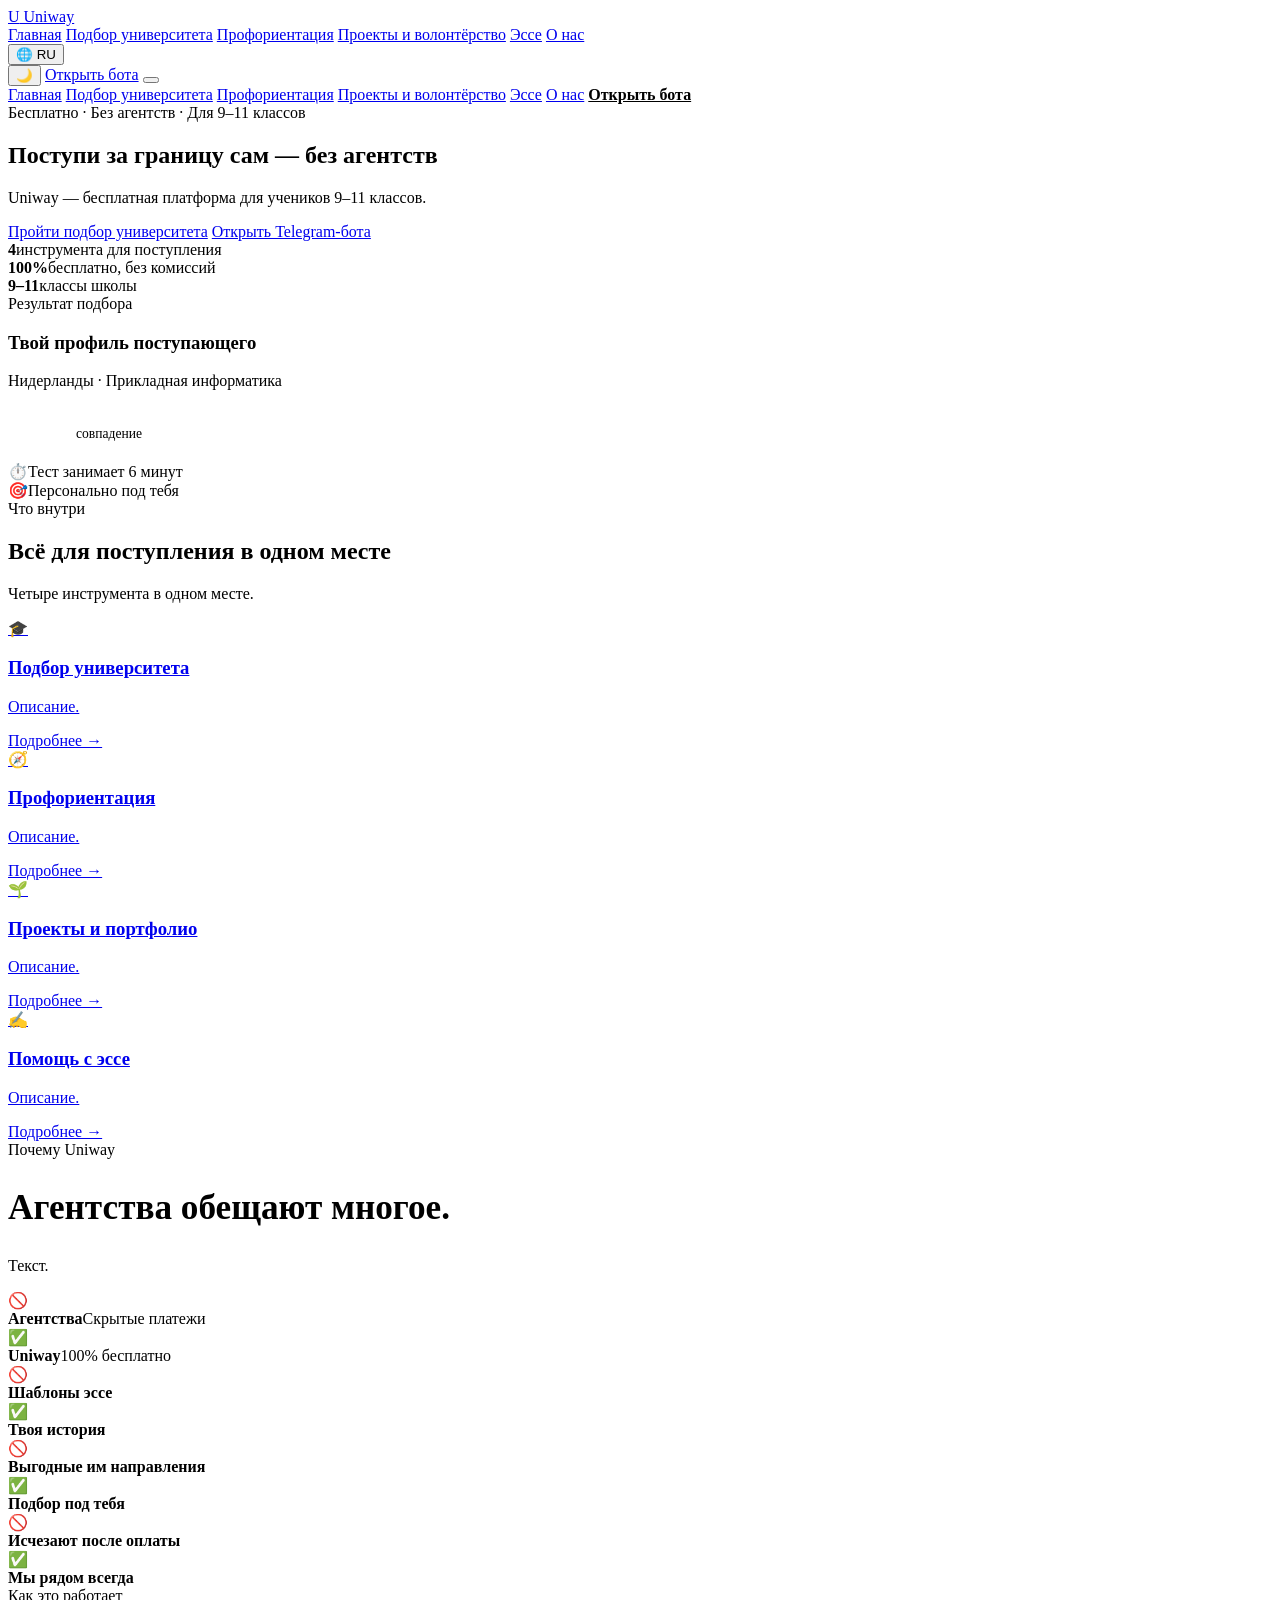
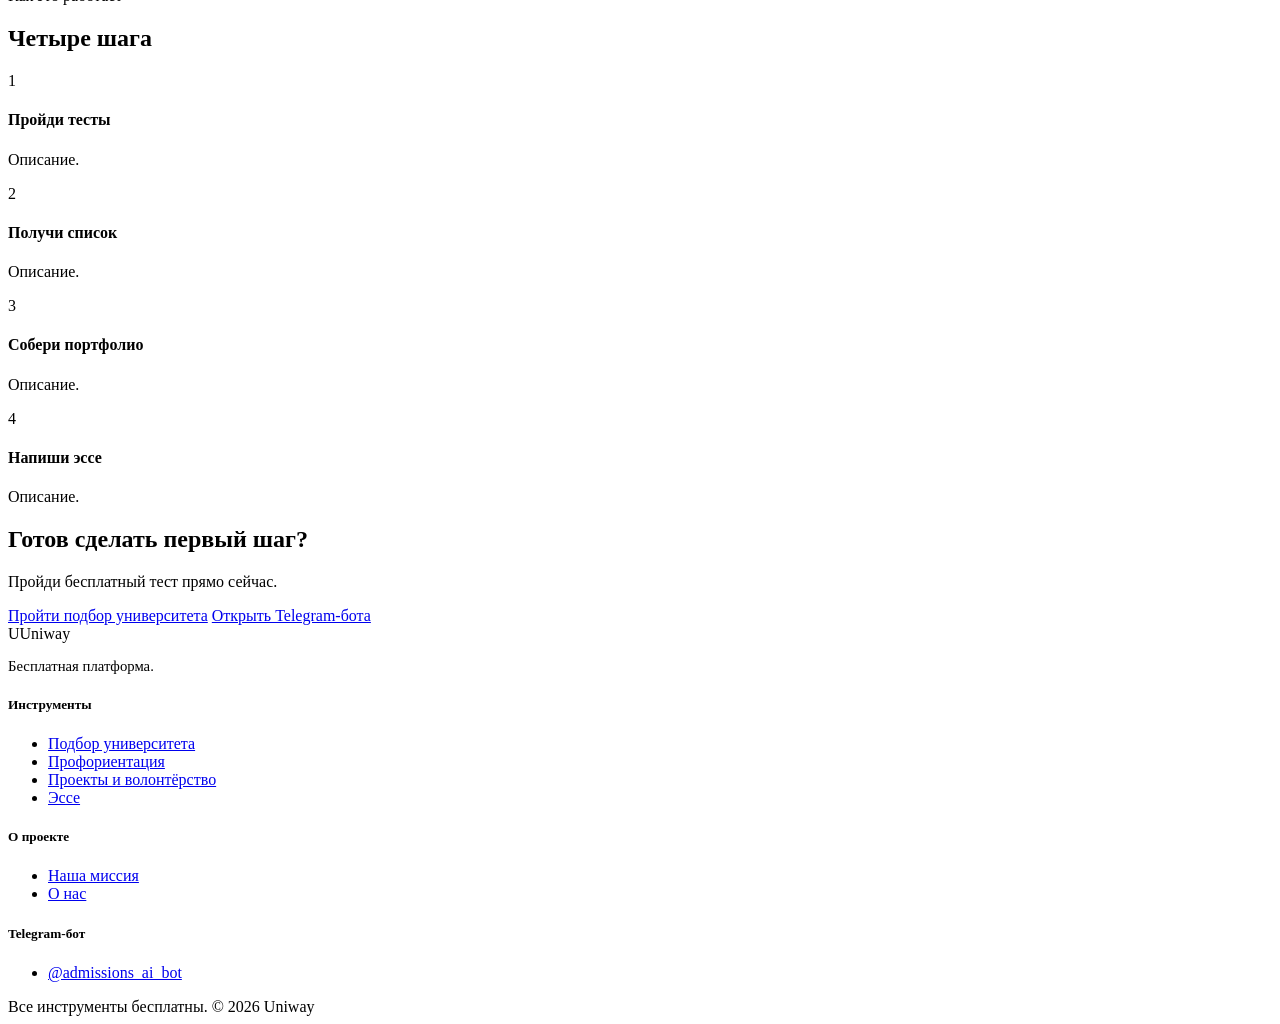
==== index.html @ 94712a41 "Add index.html" ====
<!doctype html>
<html lang="ru">
<head>
<meta charset="UTF-8">
<meta name="viewport" content="width=device-width, initial-scale=1.0">
<title>Uniway — поступи за границу сам, без агентств</title>
<meta name="description" content="Бесплатная платформа для учеников 9–11 классов: подбор университета, профориентация, помощь с проектами и эссе.">
<link rel="icon" href="data:image/svg+xml,<svg xmlns=%22http://www.w3.org/2000/svg%22 viewBox=%220 0 100 100%22><text y=%22.9em%22 font-size=%2290%22>🎓</text></svg>">
<link rel="stylesheet" href="css/style.css">
</head>
<body>

<div class="bg-blobs"><span></span><span></span><span></span></div>

<header class="navbar">
  <div class="container">
    <a href="index.html" class="brand">
      <span class="brand-mark">U</span>
      Uniway
    </a>
    <nav class="nav-links">
      <a href="index.html" data-i18n="nav.home">Главная</a>
      <a href="university-quiz.html" data-i18n="nav.uni">Подбор университета</a>
      <a href="career-quiz.html" data-i18n="nav.career">Профориентация</a>
      <a href="projects.html" data-i18n="nav.projects">Проекты и волонтёрство</a>
      <a href="essay.html" data-i18n="nav.essay">Эссе</a>
      <a href="about.html" data-i18n="nav.about">О нас</a>
    </nav>
    <div class="nav-right">
      <div class="lang-switch">
        <button class="lang-btn" type="button">🌐 <span class="lang-short">RU</span></button>
        <div class="lang-menu"></div>
      </div>
      <button class="theme-btn" type="button" aria-label="Тема">🌙</button>
      <a href="#" class="nav-cta bot-link" target="_blank" rel="noopener" data-i18n="nav.cta">Открыть бота</a>
      <button class="burger" type="button" aria-label="Меню"><span></span></button>
    </div>
  </div>
  <div class="mobile-panel">
    <a href="index.html" data-i18n="nav.home">Главная</a>
    <a href="university-quiz.html" data-i18n="nav.uni">Подбор университета</a>
    <a href="career-quiz.html" data-i18n="nav.career">Профориентация</a>
    <a href="projects.html" data-i18n="nav.projects">Проекты и волонтёрство</a>
    <a href="essay.html" data-i18n="nav.essay">Эссе</a>
    <a href="about.html" data-i18n="nav.about">О нас</a>
    <a href="#" class="bot-link" target="_blank" rel="noopener" data-i18n="nav.cta" style="color:var(--primary);font-weight:800;">Открыть бота</a>
  </div>
</header>

<main>
  <!-- Hero -->
  <section class="hero">
    <div class="container hero-grid">
      <div>
        <span class="eyebrow" data-i18n="home.eyebrow">Бесплатно · Без агентств · Для 9–11 классов</span>
        <h1 data-i18n-html="home.heroHtml">Поступи за границу <span class="grad">сам — без агентств</span></h1>
        <p class="lead" data-i18n="home.heroLead">Uniway — бесплатная платформа для учеников 9–11 классов.</p>
        <div class="hero-actions">
          <a href="university-quiz.html" class="btn btn-primary btn-lg" data-i18n="home.ctaPrimary">Пройти подбор университета</a>
          <a href="#" class="btn btn-ghost btn-lg bot-link" target="_blank" rel="noopener" data-i18n="home.ctaSecondary">Открыть Telegram-бота</a>
        </div>
        <div class="hero-stats">
          <div class="hero-stat"><b data-i18n="home.stat1n">4</b><span data-i18n="home.stat1l">инструмента для поступления</span></div>
          <div class="hero-stat"><b data-i18n="home.stat2n">100%</b><span data-i18n="home.stat2l">бесплатно, без комиссий</span></div>
          <div class="hero-stat"><b data-i18n="home.stat3n">9–11</b><span data-i18n="home.stat3l">классы школы</span></div>
        </div>
      </div>
      <div class="hero-art">
        <div class="hero-card">
          <span class="tag" data-i18n="home.cardTag">Результат подбора</span>
          <h3 data-i18n="home.cardTitle">Твой профиль поступающего</h3>
          <p class="text-muted mt-8" data-i18n="home.cardCountry">Нидерланды · Прикладная информатика</p>
          <div class="mt-24" style="display:flex;align-items:center;gap:12px;">
            <div style="width:56px;height:56px;border-radius:16px;background:linear-gradient(135deg,var(--primary),var(--accent));display:flex;align-items:center;justify-content:center;color:#fff;font-weight:800;font-size:1.2rem;">94%</div>
            <span class="text-muted" data-i18n="home.cardMatch" style="font-size:.85rem;">совпадение</span>
          </div>
          <div class="hero-mini m1"><span class="ico" style="background:var(--accent-light);color:var(--accent-dark);">⏱️</span><span data-i18n="home.miniM1">Тест занимает 6 минут</span></div>
          <div class="hero-mini m2"><span class="ico" style="background:var(--primary-light);color:var(--primary);">🎯</span><span data-i18n="home.miniM2">Персонально под тебя</span></div>
        </div>
      </div>
    </div>
  </section>

  <!-- Features -->
  <section>
    <div class="container">
      <div class="section-head">
        <span class="eyebrow" data-i18n="home.featEyebrow">Что внутри</span>
        <h2 data-i18n="home.featTitle">Всё для поступления в одном месте</h2>
        <p data-i18n="home.featLead">Четыре инструмента в одном месте.</p>
      </div>
      <div class="grid grid-4">
        <a href="university-quiz.html" class="card tone-violet">
          <div class="ico">🎓</div>
          <h3 data-i18n="home.f1title">Подбор университета</h3>
          <p data-i18n="home.f1desc">Описание.</p>
          <span class="card-link" data-i18n="common.readMore">Подробнее →</span>
        </a>
        <a href="career-quiz.html" class="card tone-teal">
          <div class="ico">🧭</div>
          <h3 data-i18n="home.f2title">Профориентация</h3>
          <p data-i18n="home.f2desc">Описание.</p>
          <span class="card-link" data-i18n="common.readMore">Подробнее →</span>
        </a>
        <a href="projects.html" class="card tone-pink">
          <div class="ico">🌱</div>
          <h3 data-i18n="home.f3title">Проекты и портфолио</h3>
          <p data-i18n="home.f3desc">Описание.</p>
          <span class="card-link" data-i18n="common.readMore">Подробнее →</span>
        </a>
        <a href="essay.html" class="card tone-yellow">
          <div class="ico">✍️</div>
          <h3 data-i18n="home.f4title">Помощь с эссе</h3>
          <p data-i18n="home.f4desc">Описание.</p>
          <span class="card-link" data-i18n="common.readMore">Подробнее →</span>
        </a>
      </div>
    </div>
  </section>

  <!-- Why -->
  <section>
    <div class="container">
      <div class="split">
        <div>
          <span class="eyebrow" data-i18n="home.whyEyebrow">Почему Uniway</span>
          <h2 style="font-size:clamp(1.6rem,3vw,2.2rem);font-weight:800;" data-i18n="home.whyTitle">Агентства обещают многое.</h2>
          <p class="text-muted mt-16" data-i18n="home.whyLead">Текст.</p>
        </div>
        <div class="compare">
          <div class="row bad"><span class="mark">🚫</span><div><b data-i18n="home.cmp1bad_t">Агентства</b><span data-i18n="home.cmp1bad_d">Скрытые платежи</span></div></div>
          <div class="row good"><span class="mark">✅</span><div><b data-i18n="home.cmp1good_t">Uniway</b><span data-i18n="home.cmp1good_d">100% бесплатно</span></div></div>
          <div class="row bad"><span class="mark">🚫</span><div><b data-i18n="home.cmp2bad_t">Шаблоны эссе</b></div></div>
          <div class="row good"><span class="mark">✅</span><div><b data-i18n="home.cmp2good_t">Твоя история</b></div></div>
          <div class="row bad"><span class="mark">🚫</span><div><b data-i18n="home.cmp3bad_t">Выгодные им направления</b></div></div>
          <div class="row good"><span class="mark">✅</span><div><b data-i18n="home.cmp3good_t">Подбор под тебя</b></div></div>
          <div class="row bad"><span class="mark">🚫</span><div><b data-i18n="home.cmp4bad_t">Исчезают после оплаты</b></div></div>
          <div class="row good"><span class="mark">✅</span><div><b data-i18n="home.cmp4good_t">Мы рядом всегда</b></div></div>
        </div>
      </div>
    </div>
  </section>

  <!-- Steps -->
  <section>
    <div class="container">
      <div class="section-head">
        <span class="eyebrow" data-i18n="home.stepsEyebrow">Как это работает</span>
        <h2 data-i18n="home.stepsTitle">Четыре шага</h2>
      </div>
      <div class="steps">
        <div class="step"><div class="num">1</div><h4 data-i18n="home.s1t">Пройди тесты</h4><p data-i18n="home.s1d">Описание.</p></div>
        <div class="step"><div class="num">2</div><h4 data-i18n="home.s2t">Получи список</h4><p data-i18n="home.s2d">Описание.</p></div>
        <div class="step"><div class="num">3</div><h4 data-i18n="home.s3t">Собери портфолио</h4><p data-i18n="home.s3d">Описание.</p></div>
        <div class="step"><div class="num">4</div><h4 data-i18n="home.s4t">Напиши эссе</h4><p data-i18n="home.s4d">Описание.</p></div>
      </div>
    </div>
  </section>

  <!-- CTA -->
  <section>
    <div class="container">
      <div class="cta-band">
        <h2 data-i18n="home.ctaBandTitle">Готов сделать первый шаг?</h2>
        <p data-i18n="home.ctaBandLead">Пройди бесплатный тест прямо сейчас.</p>
        <div class="hero-actions">
          <a href="university-quiz.html" class="btn btn-accent btn-lg" data-i18n="home.ctaPrimary">Пройти подбор университета</a>
          <a href="#" class="btn btn-ghost btn-lg bot-link" target="_blank" rel="noopener" data-i18n="home.ctaSecondary">Открыть Telegram-бота</a>
        </div>
      </div>
    </div>
  </section>
</main>

<footer>
  <div class="container">
    <div class="footer-grid">
      <div>
        <div class="brand" style="margin-bottom:14px;"><span class="brand-mark">U</span>Uniway</div>
        <p class="text-muted" style="font-size:.92rem;max-width:280px;" data-i18n="footer.tagline">Бесплатная платформа.</p>
      </div>
      <div>
        <h5 data-i18n="footer.product">Инструменты</h5>
        <ul>
          <li><a href="university-quiz.html" data-i18n="nav.uni">Подбор университета</a></li>
          <li><a href="career-quiz.html" data-i18n="nav.career">Профориентация</a></li>
          <li><a href="projects.html" data-i18n="nav.projects">Проекты и волонтёрство</a></li>
          <li><a href="essay.html" data-i18n="nav.essay">Эссе</a></li>
        </ul>
      </div>
      <div>
        <h5 data-i18n="footer.company">О проекте</h5>
        <ul>
          <li><a href="about.html" data-i18n="footer.mission">Наша миссия</a></li>
          <li><a href="about.html" data-i18n="nav.about">О нас</a></li>
        </ul>
      </div>
      <div>
        <h5 data-i18n="footer.bot">Telegram-бот</h5>
        <ul>
          <li><a href="#" class="bot-link" target="_blank" rel="noopener">@admissions_ai_bot</a></li>
        </ul>
      </div>
    </div>
    <div class="footer-bottom">
      <span data-i18n="footer.rights">Все инструменты бесплатны.</span>
      <span>© <span id="year"></span> Uniway</span>
    </div>
  </div>
</footer>

<script src="js/i18n.js"></script>
<script src="js/main.js"></script>
<script>document.getElementById('year').textContent = new Date().getFullYear();</script>
</body>
</html>
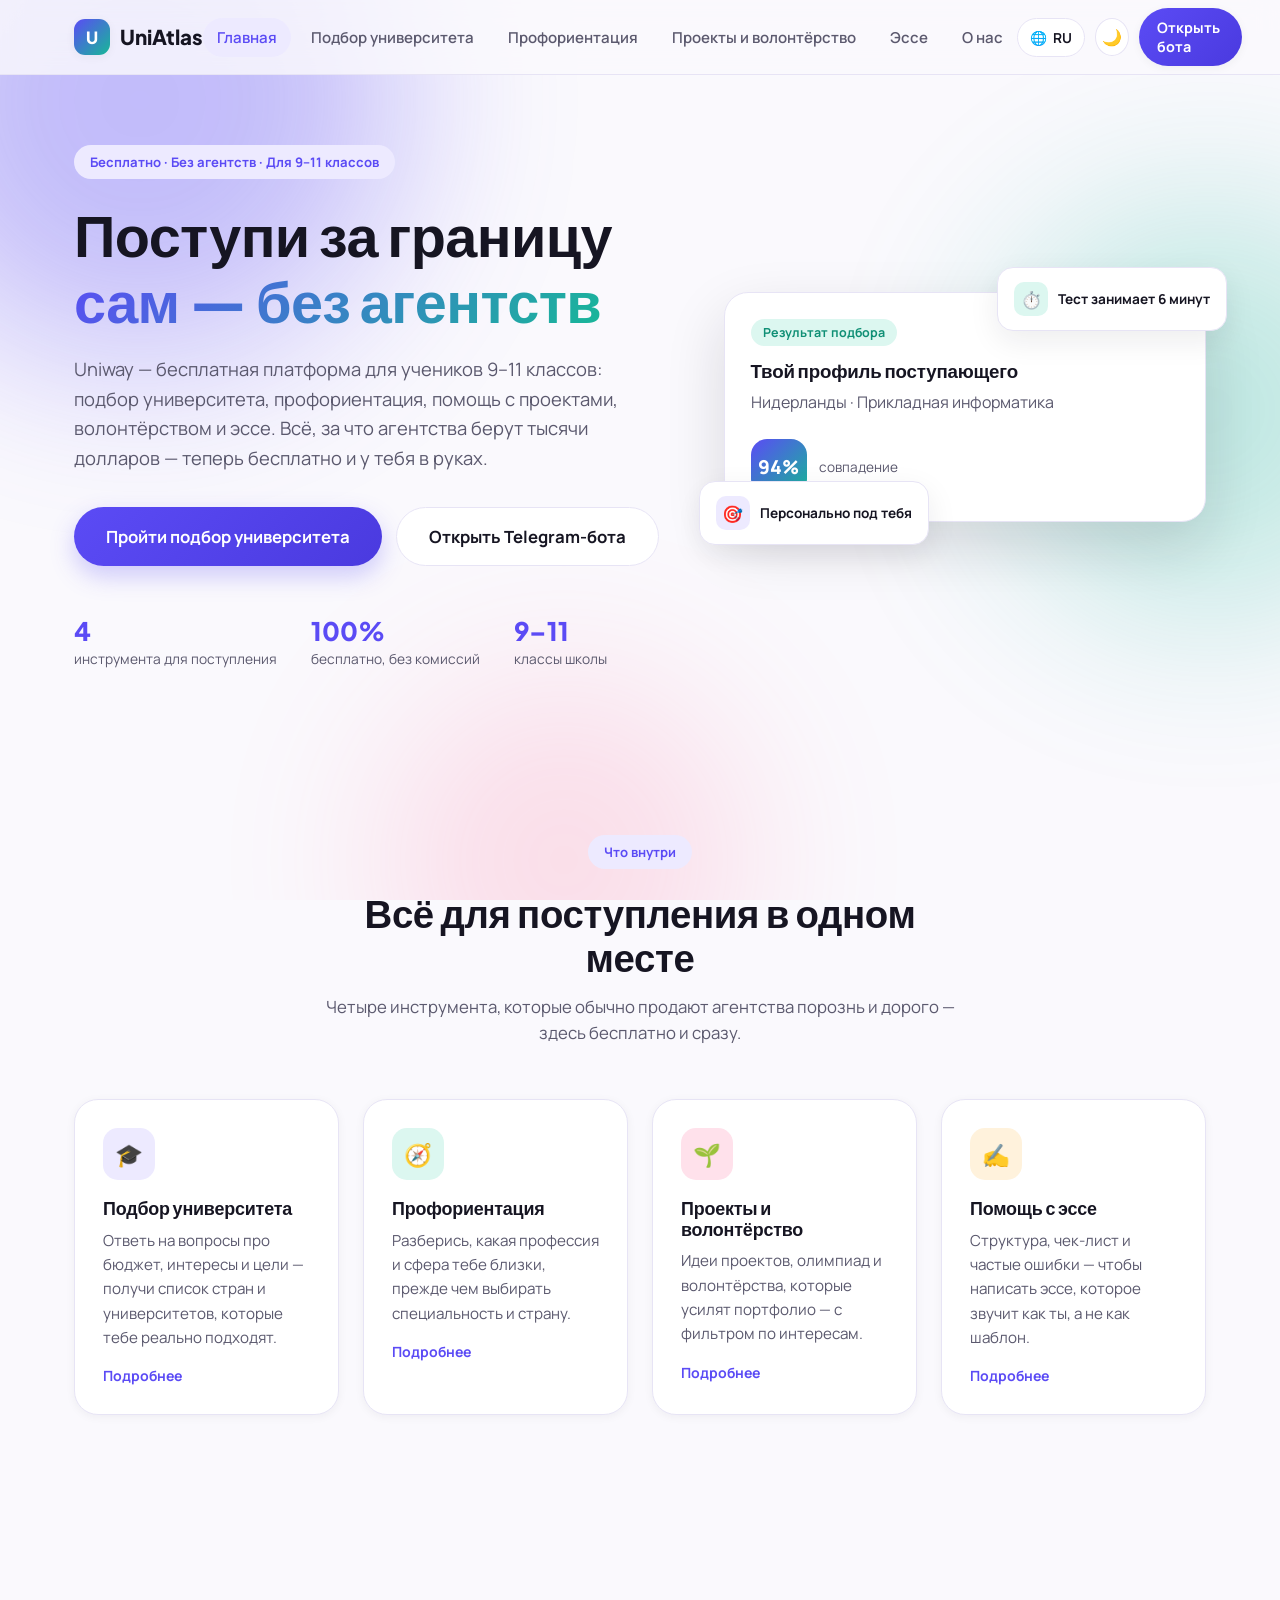
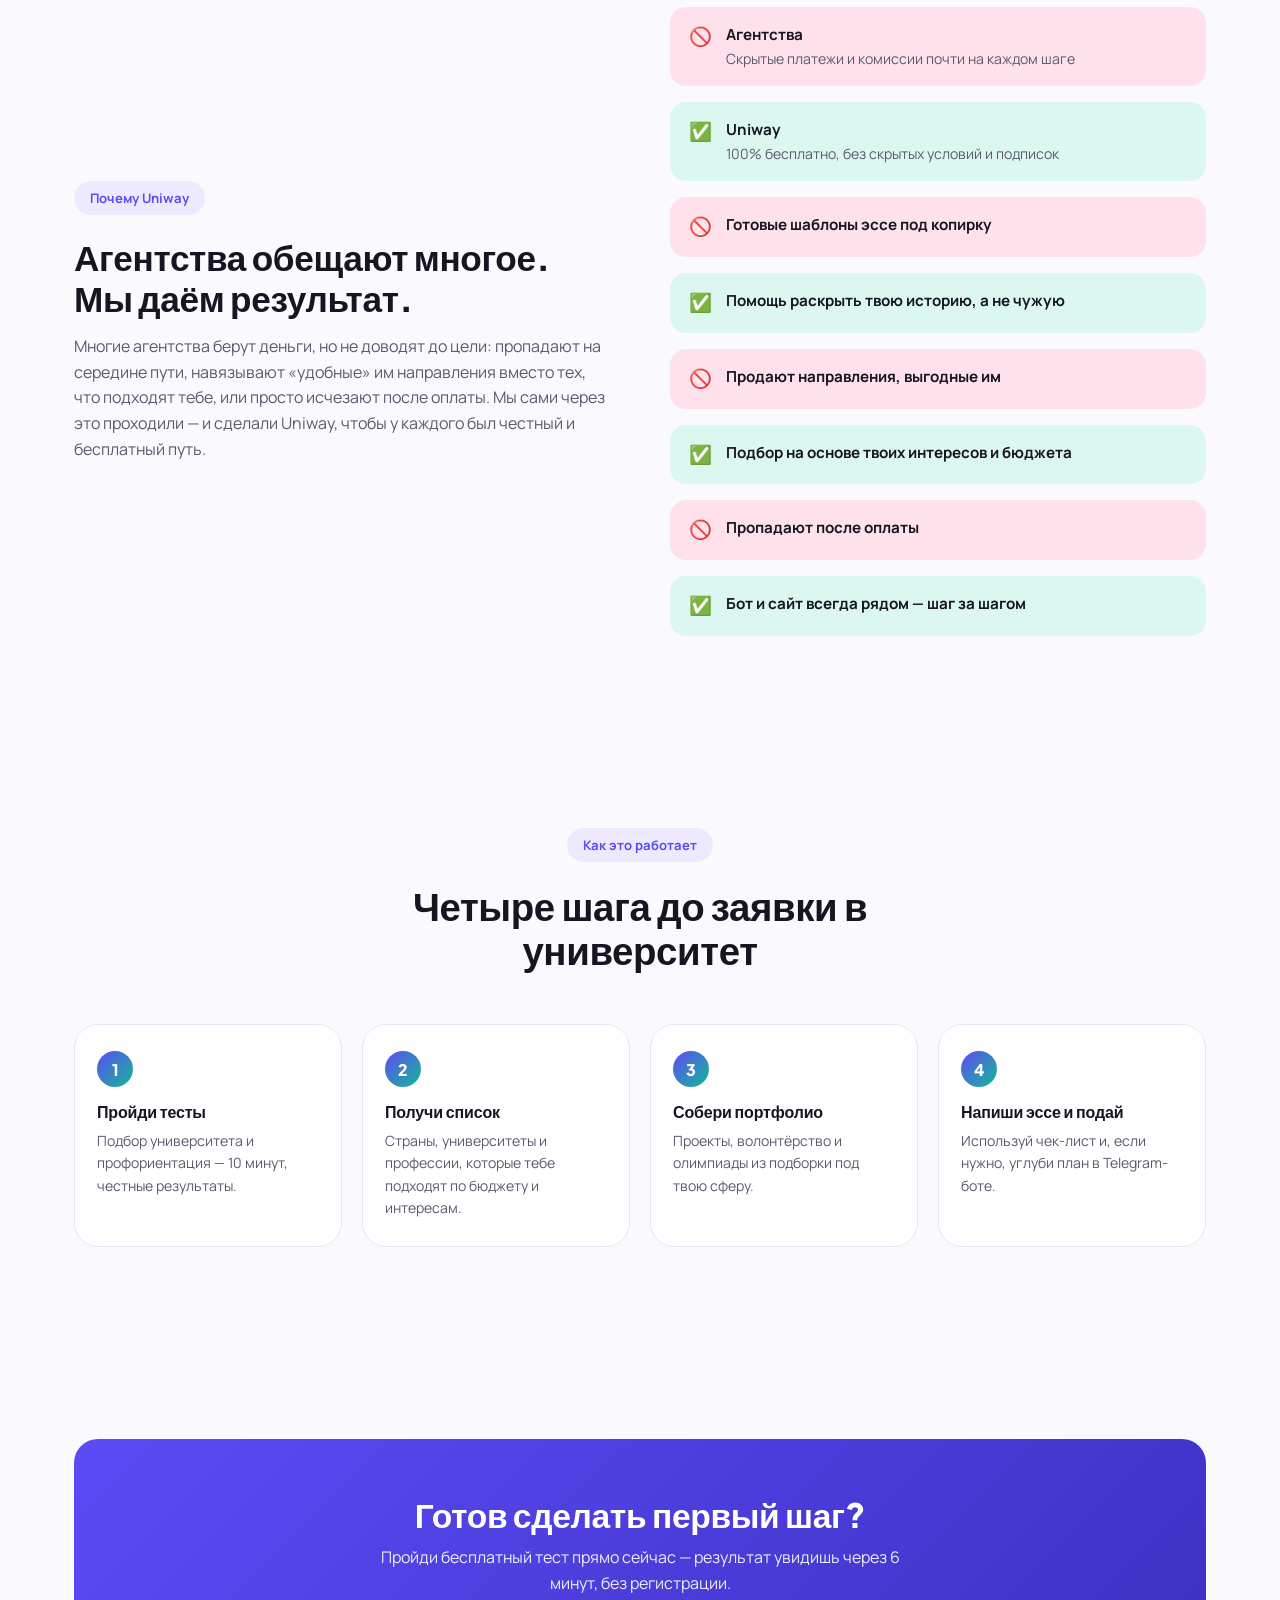
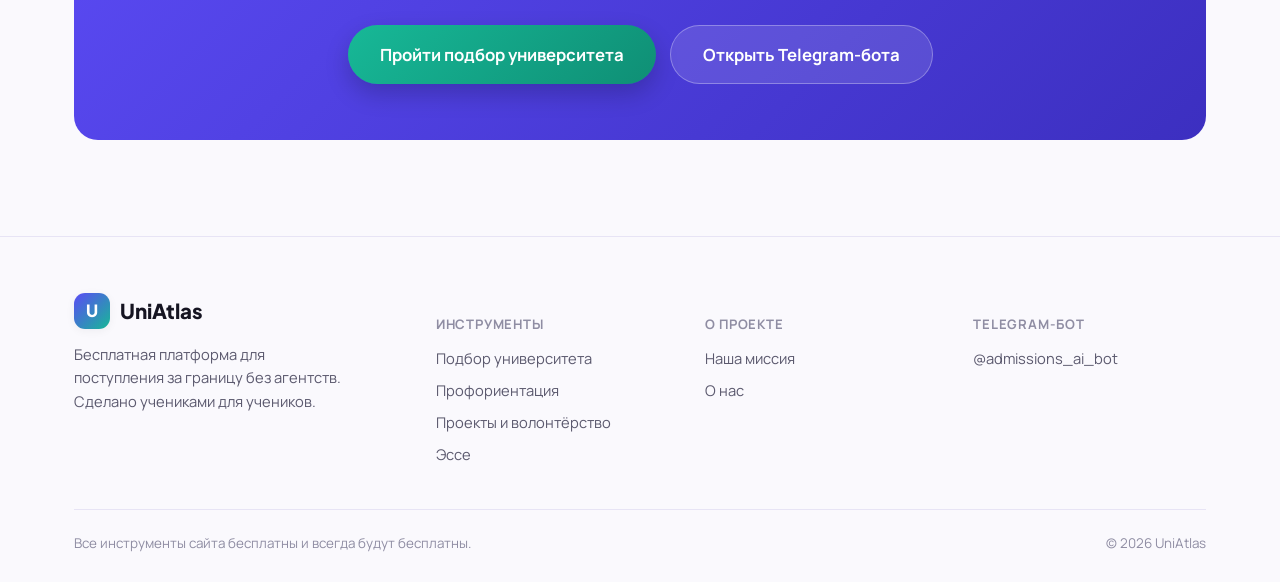
==== commit f637b2b7: "Rename brand to UniAtlas: index.html" ====
--- a/index.html
+++ b/index.html
@@ -3,7 +3,7 @@
 <head>
 <meta charset="UTF-8">
 <meta name="viewport" content="width=device-width, initial-scale=1.0">
-<title>Uniway — поступи за границу сам, без агентств</title>
+<title>UniAtlas — поступи за границу сам, без агентств</title>
 <meta name="description" content="Бесплатная платформа для учеников 9–11 классов: подбор университета, профориентация, помощь с проектами и эссе.">
 <link rel="icon" href="data:image/svg+xml,<svg xmlns=%22http://www.w3.org/2000/svg%22 viewBox=%220 0 100 100%22><text y=%22.9em%22 font-size=%2290%22>🎓</text></svg>">
 <link rel="stylesheet" href="css/style.css">
@@ -16,7 +16,7 @@
   <div class="container">
     <a href="index.html" class="brand">
       <span class="brand-mark">U</span>
-      Uniway
+      UniAtlas
     </a>
     <nav class="nav-links">
       <a href="index.html" data-i18n="nav.home">Главная</a>
@@ -54,7 +54,7 @@
       <div>
         <span class="eyebrow" data-i18n="home.eyebrow">Бесплатно · Без агентств · Для 9–11 классов</span>
         <h1 data-i18n-html="home.heroHtml">Поступи за границу <span class="grad">сам — без агентств</span></h1>
-        <p class="lead" data-i18n="home.heroLead">Uniway — бесплатная платформа для учеников 9–11 классов.</p>
+        <p class="lead" data-i18n="home.heroLead">UniAtlas — бесплатная платформа для учеников 9–11 классов.</p>
         <div class="hero-actions">
           <a href="university-quiz.html" class="btn btn-primary btn-lg" data-i18n="home.ctaPrimary">Пройти подбор университета</a>
           <a href="#" class="btn btn-ghost btn-lg bot-link" target="_blank" rel="noopener" data-i18n="home.ctaSecondary">Открыть Telegram-бота</a>
@@ -123,13 +123,13 @@
     <div class="container">
       <div class="split">
         <div>
-          <span class="eyebrow" data-i18n="home.whyEyebrow">Почему Uniway</span>
+          <span class="eyebrow" data-i18n="home.whyEyebrow">Почему UniAtlas</span>
           <h2 style="font-size:clamp(1.6rem,3vw,2.2rem);font-weight:800;" data-i18n="home.whyTitle">Агентства обещают многое.</h2>
           <p class="text-muted mt-16" data-i18n="home.whyLead">Текст.</p>
         </div>
         <div class="compare">
           <div class="row bad"><span class="mark">🚫</span><div><b data-i18n="home.cmp1bad_t">Агентства</b><span data-i18n="home.cmp1bad_d">Скрытые платежи</span></div></div>
-          <div class="row good"><span class="mark">✅</span><div><b data-i18n="home.cmp1good_t">Uniway</b><span data-i18n="home.cmp1good_d">100% бесплатно</span></div></div>
+          <div class="row good"><span class="mark">✅</span><div><b data-i18n="home.cmp1good_t">UniAtlas</b><span data-i18n="home.cmp1good_d">100% бесплатно</span></div></div>
           <div class="row bad"><span class="mark">🚫</span><div><b data-i18n="home.cmp2bad_t">Шаблоны эссе</b></div></div>
           <div class="row good"><span class="mark">✅</span><div><b data-i18n="home.cmp2good_t">Твоя история</b></div></div>
           <div class="row bad"><span class="mark">🚫</span><div><b data-i18n="home.cmp3bad_t">Выгодные им направления</b></div></div>
@@ -176,7 +176,7 @@
   <div class="container">
     <div class="footer-grid">
       <div>
-        <div class="brand" style="margin-bottom:14px;"><span class="brand-mark">U</span>Uniway</div>
+        <div class="brand" style="margin-bottom:14px;"><span class="brand-mark">U</span>UniAtlas</div>
         <p class="text-muted" style="font-size:.92rem;max-width:280px;" data-i18n="footer.tagline">Бесплатная платформа.</p>
       </div>
       <div>
@@ -204,7 +204,7 @@
     </div>
     <div class="footer-bottom">
       <span data-i18n="footer.rights">Все инструменты бесплатны.</span>
-      <span>© <span id="year"></span> Uniway</span>
+      <span>© <span id="year"></span> UniAtlas</span>
     </div>
   </div>
 </footer>
--- a/css/style.css
+++ b/css/style.css
@@ -0,0 +1,471 @@
+/* ==========================================================================
+   Uniway — design system
+   ========================================================================== */
+
+@import url('https://fonts.googleapis.com/css2?family=Plus+Jakarta+Sans:wght@400;500;600;700;800&family=Manrope:wght@400;500;600;700&display=swap');
+
+:root{
+  --bg:#faf9fd;
+  --bg-alt:#f1effa;
+  --surface:#ffffff;
+  --surface-alt:#f6f5fc;
+  --border:#e7e4f5;
+  --text:#161522;
+  --text-muted:#5b596e;
+  --text-faint:#8f8da3;
+
+  --primary:#5b4bf5;
+  --primary-600:#4a3adf;
+  --primary-700:#3c2fc0;
+  --primary-light:#edeaff;
+  --primary-light-2:#e0dbff;
+
+  --accent:#17b897;
+  --accent-light:#dcf7f0;
+  --accent-dark:#0f8f75;
+
+  --warn:#ff8552;
+  --warn-light:#ffe9dc;
+
+  --pink:#ff5c8a;
+  --pink-light:#ffe1eb;
+
+  --yellow:#ffb648;
+  --yellow-light:#fff2dc;
+
+  --radius-sm:10px;
+  --radius-md:16px;
+  --radius-lg:24px;
+  --radius-pill:999px;
+
+  --shadow-sm:0 2px 10px rgba(22,21,34,.05);
+  --shadow-md:0 10px 30px rgba(22,21,34,.08);
+  --shadow-lg:0 24px 60px rgba(22,21,34,.14);
+
+  --font-head:'Plus Jakarta Sans', -apple-system, BlinkMacSystemFont, 'Segoe UI', sans-serif;
+  --font-body:'Manrope', -apple-system, BlinkMacSystemFont, 'Segoe UI', sans-serif;
+
+  --container:1180px;
+
+  color-scheme: light;
+}
+
+:root[data-theme="dark"]{
+  --bg:#0f0e17;
+  --bg-alt:#151426;
+  --surface:#191830;
+  --surface-alt:#1f1e38;
+  --border:#2c2a4a;
+  --text:#f2f1fa;
+  --text-muted:#b4b2c9;
+  --text-faint:#8683a1;
+
+  --primary:#8b7bff;
+  --primary-600:#7666f0;
+  --primary-700:#6355d8;
+  --primary-light:#241f45;
+  --primary-light-2:#2c2760;
+
+  --accent:#2fdcb4;
+  --accent-light:#12332c;
+  --accent-dark:#4be8c4;
+
+  --warn:#ffa066;
+  --warn-light:#3a2416;
+
+  --pink:#ff86ac;
+  --pink-light:#3a1c2a;
+
+  --yellow:#ffcb6b;
+  --yellow-light:#3a2c12;
+
+  --shadow-sm:0 2px 10px rgba(0,0,0,.25);
+  --shadow-md:0 10px 30px rgba(0,0,0,.35);
+  --shadow-lg:0 24px 60px rgba(0,0,0,.5);
+
+  color-scheme: dark;
+}
+
+@media (prefers-color-scheme: dark){
+  :root:not([data-theme="light"]){
+    --bg:#0f0e17;
+    --bg-alt:#151426;
+    --surface:#191830;
+    --surface-alt:#1f1e38;
+    --border:#2c2a4a;
+    --text:#f2f1fa;
+    --text-muted:#b4b2c9;
+    --text-faint:#8683a1;
+
+    --primary:#8b7bff;
+    --primary-600:#7666f0;
+    --primary-700:#6355d8;
+    --primary-light:#241f45;
+    --primary-light-2:#2c2760;
+
+    --accent:#2fdcb4;
+    --accent-light:#12332c;
+    --accent-dark:#4be8c4;
+
+    --warn:#ffa066;
+    --warn-light:#3a2416;
+
+    --pink:#ff86ac;
+    --pink-light:#3a1c2a;
+
+    --yellow:#ffcb6b;
+    --yellow-light:#3a2c12;
+
+    --shadow-sm:0 2px 10px rgba(0,0,0,.25);
+    --shadow-md:0 10px 30px rgba(0,0,0,.35);
+    --shadow-lg:0 24px 60px rgba(0,0,0,.5);
+    color-scheme: dark;
+  }
+}
+
+*,*::before,*::after{box-sizing:border-box;}
+html{scroll-behavior:smooth;}
+body{
+  margin:0;
+  font-family:var(--font-body);
+  background:var(--bg);
+  color:var(--text);
+  -webkit-font-smoothing:antialiased;
+  transition:background .25s ease, color .25s ease;
+  overflow-x:hidden;
+}
+img{max-width:100%;display:block;}
+a{color:inherit;text-decoration:none;}
+ul{list-style:none;margin:0;padding:0;}
+h1,h2,h3,h4{font-family:var(--font-head);margin:0;line-height:1.15;letter-spacing:-.01em;}
+p{margin:0;line-height:1.6;}
+button{font-family:inherit;cursor:pointer;}
+input,select,textarea{font-family:inherit;}
+
+.container{max-width:var(--container);margin:0 auto;padding:0 24px;}
+
+.bg-blobs{position:fixed;inset:0;z-index:-1;overflow:hidden;pointer-events:none;}
+.bg-blobs span{position:absolute;border-radius:50%;filter:blur(90px);opacity:.35;}
+.bg-blobs span:nth-child(1){width:520px;height:520px;background:var(--primary);top:-160px;left:-120px;}
+.bg-blobs span:nth-child(2){width:420px;height:420px;background:var(--accent);top:200px;right:-140px;opacity:.25;}
+.bg-blobs span:nth-child(3){width:360px;height:360px;background:var(--pink);bottom:-140px;left:30%;opacity:.18;}
+
+/* ---------- Navbar ---------- */
+.navbar{
+  position:sticky;top:0;z-index:100;
+  background:color-mix(in srgb, var(--bg) 82%, transparent);
+  backdrop-filter:blur(14px);
+  border-bottom:1px solid var(--border);
+}
+.navbar .container{display:flex;align-items:center;justify-content:space-between;height:74px;}
+.brand{display:flex;align-items:center;gap:10px;font-family:var(--font-head);font-weight:800;font-size:1.28rem;}
+.brand-mark{
+  width:36px;height:36px;border-radius:11px;
+  background:linear-gradient(135deg,var(--primary),var(--accent));
+  display:flex;align-items:center;justify-content:center;
+  color:#fff;font-weight:800;font-size:1.05rem;
+  box-shadow:var(--shadow-sm);
+}
+.nav-links{display:flex;align-items:center;gap:6px;}
+.nav-links a{
+  padding:9px 14px;border-radius:var(--radius-pill);
+  font-weight:600;font-size:.94rem;color:var(--text-muted);
+  transition:background .15s, color .15s;
+  white-space:nowrap;
+}
+.nav-links a:hover{background:var(--surface-alt);color:var(--text);}
+.nav-links a.active{background:var(--primary-light);color:var(--primary);}
+
+.nav-right{display:flex;align-items:center;gap:10px;}
+
+.lang-switch{position:relative;}
+.lang-btn{
+  display:flex;align-items:center;gap:6px;
+  padding:9px 12px;border-radius:var(--radius-pill);
+  border:1px solid var(--border);background:var(--surface);
+  font-weight:700;font-size:.86rem;color:var(--text);
+}
+.lang-menu{
+  position:absolute;top:calc(100% + 8px);right:0;
+  background:var(--surface);border:1px solid var(--border);
+  border-radius:var(--radius-md);box-shadow:var(--shadow-md);
+  padding:6px;min-width:150px;display:none;flex-direction:column;gap:2px;
+}
+.lang-menu.open{display:flex;}
+.lang-menu button{
+  text-align:left;padding:9px 12px;border-radius:var(--radius-sm);
+  border:none;background:transparent;color:var(--text);font-size:.9rem;font-weight:600;
+}
+.lang-menu button:hover{background:var(--surface-alt);}
+.lang-menu button.active{color:var(--primary);background:var(--primary-light);}
+
+.theme-btn{
+  width:38px;height:38px;border-radius:50%;
+  border:1px solid var(--border);background:var(--surface);
+  display:flex;align-items:center;justify-content:center;font-size:1rem;
+}
+
+.nav-cta{
+  padding:10px 18px;border-radius:var(--radius-pill);
+  background:linear-gradient(135deg,var(--primary),var(--primary-600));
+  color:#fff!important;font-weight:700;font-size:.9rem;
+  box-shadow:var(--shadow-sm);
+}
+
+.burger{display:none;width:40px;height:40px;border-radius:10px;border:1px solid var(--border);background:var(--surface);align-items:center;justify-content:center;}
+.burger span{display:block;width:18px;height:2px;background:var(--text);position:relative;}
+.burger span::before,.burger span::after{content:'';position:absolute;left:0;width:18px;height:2px;background:var(--text);}
+.burger span::before{top:-6px;}
+.burger span::after{top:6px;}
+
+.mobile-panel{display:none;flex-direction:column;gap:4px;padding:12px 24px 20px;border-top:1px solid var(--border);background:var(--bg);}
+.mobile-panel.open{display:flex;}
+.mobile-panel a{padding:12px 10px;border-radius:var(--radius-sm);font-weight:600;color:var(--text-muted);}
+.mobile-panel a.active{color:var(--primary);background:var(--primary-light);}
+
+@media (max-width:920px){
+  .nav-links{display:none;}
+  .burger{display:flex;}
+  .nav-cta{display:none;}
+}
+
+/* ---------- Buttons ---------- */
+.btn{
+  display:inline-flex;align-items:center;justify-content:center;gap:8px;
+  padding:14px 26px;border-radius:var(--radius-pill);
+  font-weight:700;font-size:.98rem;border:none;
+  transition:transform .15s ease, box-shadow .15s ease, background .15s ease;
+  white-space:nowrap;
+}
+.btn:active{transform:scale(.97);}
+.btn-primary{background:linear-gradient(135deg,var(--primary),var(--primary-600));color:#fff;box-shadow:0 10px 24px rgba(91,75,245,.28);}
+.btn-primary:hover{box-shadow:0 14px 32px rgba(91,75,245,.38);}
+.btn-accent{background:linear-gradient(135deg,var(--accent),var(--accent-dark));color:#fff;box-shadow:0 10px 24px rgba(23,184,151,.28);}
+.btn-ghost{background:var(--surface);border:1px solid var(--border);color:var(--text);}
+.btn-ghost:hover{background:var(--surface-alt);}
+.btn-lg{padding:17px 32px;font-size:1.05rem;}
+.btn-block{width:100%;}
+.btn[disabled]{opacity:.45;pointer-events:none;}
+
+/* ---------- Sections / Hero ---------- */
+section{padding:96px 0;}
+.hero{padding-top:70px;padding-bottom:70px;}
+.eyebrow{
+  display:inline-flex;align-items:center;gap:8px;
+  padding:8px 16px;border-radius:var(--radius-pill);
+  background:var(--primary-light);color:var(--primary);
+  font-weight:700;font-size:.82rem;margin-bottom:22px;
+}
+.hero-grid{display:grid;grid-template-columns:1.1fr .9fr;gap:60px;align-items:center;}
+.hero h1{font-size:clamp(2.2rem,4.6vw,3.6rem);font-weight:800;}
+.hero h1 .grad{background:linear-gradient(135deg,var(--primary),var(--accent));-webkit-background-clip:text;background-clip:text;color:transparent;}
+.hero p.lead{margin-top:22px;font-size:1.15rem;color:var(--text-muted);max-width:560px;}
+.hero-actions{display:flex;gap:14px;margin-top:34px;flex-wrap:wrap;}
+.hero-stats{display:flex;gap:34px;margin-top:48px;flex-wrap:wrap;}
+.hero-stat b{display:block;font-family:var(--font-head);font-size:1.6rem;font-weight:800;color:var(--primary);}
+.hero-stat span{font-size:.86rem;color:var(--text-muted);}
+
+.hero-art{position:relative;}
+.hero-card{
+  background:var(--surface);border:1px solid var(--border);
+  border-radius:var(--radius-lg);box-shadow:var(--shadow-lg);
+  padding:26px;position:relative;
+}
+.hero-card .tag{display:inline-flex;padding:5px 12px;border-radius:var(--radius-pill);background:var(--accent-light);color:var(--accent-dark);font-size:.78rem;font-weight:700;margin-bottom:14px;}
+.hero-mini{
+  position:absolute;background:var(--surface);border:1px solid var(--border);
+  border-radius:var(--radius-md);box-shadow:var(--shadow-md);
+  padding:14px 16px;display:flex;align-items:center;gap:10px;font-weight:700;font-size:.85rem;
+}
+.hero-mini.m1{top:-26px;right:-22px;}
+.hero-mini.m2{bottom:-24px;left:-26px;}
+.hero-mini .ico{width:34px;height:34px;border-radius:10px;display:flex;align-items:center;justify-content:center;font-size:1.05rem;}
+
+@media(max-width:900px){
+  .hero-grid{grid-template-columns:1fr;gap:40px;}
+  .hero-art{order:-1;}
+  .hero-mini{position:static;margin-top:12px;display:inline-flex;}
+}
+
+/* ---------- Section headers ---------- */
+.section-head{max-width:640px;margin:0 auto 52px;text-align:center;}
+.section-head h2{font-size:clamp(1.7rem,3vw,2.4rem);font-weight:800;}
+.section-head p{margin-top:14px;color:var(--text-muted);font-size:1.05rem;}
+.section-head.left{margin:0 0 48px;text-align:left;}
+
+/* ---------- Feature / tool cards ---------- */
+.grid{display:grid;gap:24px;}
+.grid-4{grid-template-columns:repeat(4,1fr);}
+.grid-3{grid-template-columns:repeat(3,1fr);}
+.grid-2{grid-template-columns:repeat(2,1fr);}
+@media(max-width:1000px){.grid-4{grid-template-columns:repeat(2,1fr);}.grid-3{grid-template-columns:repeat(2,1fr);}}
+@media(max-width:640px){.grid-4,.grid-3,.grid-2{grid-template-columns:1fr;}}
+
+.card{
+  background:var(--surface);border:1px solid var(--border);
+  border-radius:var(--radius-lg);padding:28px;
+  box-shadow:var(--shadow-sm);
+  transition:transform .18s ease, box-shadow .18s ease, border-color .18s ease;
+}
+.card:hover{transform:translateY(-4px);box-shadow:var(--shadow-md);border-color:transparent;}
+.card .ico{
+  width:52px;height:52px;border-radius:15px;display:flex;align-items:center;justify-content:center;
+  font-size:1.4rem;margin-bottom:18px;
+}
+.card h3{font-size:1.12rem;font-weight:800;margin-bottom:10px;}
+.card p{color:var(--text-muted);font-size:.95rem;}
+.card .card-link{display:inline-flex;align-items:center;gap:6px;margin-top:16px;font-weight:700;font-size:.88rem;color:var(--primary);}
+
+.tone-violet .ico{background:var(--primary-light);color:var(--primary);}
+.tone-teal .ico{background:var(--accent-light);color:var(--accent-dark);}
+.tone-pink .ico{background:var(--pink-light);color:var(--pink);}
+.tone-yellow .ico{background:var(--yellow-light);color:#c8790a;}
+:root[data-theme="dark"] .tone-yellow .ico{color:var(--yellow);}
+@media (prefers-color-scheme:dark){:root:not([data-theme="light"]) .tone-yellow .ico{color:var(--yellow);}}
+
+/* ---------- Problem / why section ---------- */
+.split{display:grid;grid-template-columns:1fr 1fr;gap:60px;align-items:center;}
+@media(max-width:900px){.split{grid-template-columns:1fr;gap:32px;}}
+.compare{display:flex;flex-direction:column;gap:16px;}
+.compare .row{
+  display:flex;gap:14px;padding:16px 18px;border-radius:var(--radius-md);
+  border:1px solid var(--border);background:var(--surface);align-items:flex-start;
+}
+.compare .row.bad{background:var(--pink-light);border-color:transparent;}
+.compare .row.good{background:var(--accent-light);border-color:transparent;}
+.compare .row .mark{font-size:1.15rem;line-height:1.4;}
+.compare .row b{display:block;font-size:.95rem;margin-bottom:2px;}
+.compare .row span{font-size:.88rem;color:var(--text-muted);}
+
+/* ---------- Steps ---------- */
+.steps{display:grid;grid-template-columns:repeat(4,1fr);gap:20px;counter-reset:step;}
+@media(max-width:900px){.steps{grid-template-columns:repeat(2,1fr);}}
+@media(max-width:560px){.steps{grid-template-columns:1fr;}}
+.step{position:relative;padding:26px 22px;border-radius:var(--radius-lg);background:var(--surface);border:1px solid var(--border);}
+.step .num{
+  width:36px;height:36px;border-radius:50%;background:linear-gradient(135deg,var(--primary),var(--accent));
+  color:#fff;font-weight:800;display:flex;align-items:center;justify-content:center;margin-bottom:16px;font-family:var(--font-head);
+}
+.step h4{font-size:1rem;font-weight:800;margin-bottom:8px;}
+.step p{font-size:.88rem;color:var(--text-muted);}
+
+/* ---------- CTA band ---------- */
+.cta-band{
+  border-radius:var(--radius-lg);
+  background:linear-gradient(135deg,var(--primary),var(--primary-700));
+  padding:56px;color:#fff;text-align:center;position:relative;overflow:hidden;
+}
+.cta-band h2{font-size:clamp(1.5rem,3vw,2.1rem);font-weight:800;}
+.cta-band p{margin-top:12px;opacity:.9;max-width:520px;margin-left:auto;margin-right:auto;}
+.cta-band .hero-actions{justify-content:center;margin-top:28px;}
+.cta-band .btn-ghost{background:rgba(255,255,255,.12);border-color:rgba(255,255,255,.3);color:#fff;}
+.cta-band .btn-accent{box-shadow:0 10px 24px rgba(0,0,0,.2);}
+
+/* ---------- Footer ---------- */
+footer{border-top:1px solid var(--border);padding:56px 0 30px;}
+.footer-grid{display:grid;grid-template-columns:1.4fr 1fr 1fr 1fr;gap:36px;}
+@media(max-width:800px){.footer-grid{grid-template-columns:1fr 1fr;}}
+.footer-grid h5{font-size:.82rem;text-transform:uppercase;letter-spacing:.06em;color:var(--text-faint);margin-bottom:14px;}
+.footer-grid ul{display:flex;flex-direction:column;gap:10px;}
+.footer-grid a{color:var(--text-muted);font-size:.92rem;}
+.footer-grid a:hover{color:var(--primary);}
+.footer-bottom{margin-top:44px;padding-top:24px;border-top:1px solid var(--border);display:flex;justify-content:space-between;align-items:center;flex-wrap:wrap;gap:12px;}
+.footer-bottom span{font-size:.84rem;color:var(--text-faint);}
+
+/* ---------- Page header (inner pages) ---------- */
+.page-hero{padding:60px 0 40px;text-align:center;}
+.page-hero h1{font-size:clamp(1.9rem,3.6vw,2.7rem);font-weight:800;}
+.page-hero p{margin-top:16px;color:var(--text-muted);font-size:1.05rem;max-width:600px;margin-left:auto;margin-right:auto;}
+
+/* ---------- Quiz ---------- */
+.quiz-wrap{max-width:760px;margin:0 auto;}
+.quiz-card{
+  background:var(--surface);border:1px solid var(--border);
+  border-radius:var(--radius-lg);box-shadow:var(--shadow-md);
+  padding:40px;
+}
+@media(max-width:600px){.quiz-card{padding:26px 20px;}}
+.quiz-progress{display:flex;align-items:center;gap:10px;margin-bottom:30px;}
+.quiz-progress .bar{flex:1;height:8px;border-radius:99px;background:var(--surface-alt);overflow:hidden;}
+.quiz-progress .bar i{display:block;height:100%;background:linear-gradient(90deg,var(--primary),var(--accent));border-radius:99px;transition:width .35s ease;}
+.quiz-progress .step-label{font-size:.82rem;font-weight:700;color:var(--text-faint);white-space:nowrap;}
+
+.quiz-question{display:none;animation:fadein .3s ease;}
+.quiz-question.active{display:block;}
+@keyframes fadein{from{opacity:0;transform:translateY(8px);}to{opacity:1;transform:translateY(0);}}
+.quiz-question h3{font-size:1.35rem;font-weight:800;margin-bottom:8px;}
+.quiz-question .hint{color:var(--text-muted);font-size:.92rem;margin-bottom:24px;}
+
+.opt-grid{display:grid;grid-template-columns:1fr 1fr;gap:14px;}
+@media(max-width:560px){.opt-grid{grid-template-columns:1fr;}}
+.opt{
+  display:flex;align-items:center;gap:12px;
+  padding:16px 18px;border-radius:var(--radius-md);
+  border:2px solid var(--border);background:var(--surface-alt);
+  text-align:left;font-weight:600;font-size:.95rem;color:var(--text);
+  transition:border-color .15s, background .15s;
+}
+.opt .emoji{font-size:1.3rem;}
+.opt:hover{border-color:var(--primary-light-2);}
+.opt.selected{border-color:var(--primary);background:var(--primary-light);color:var(--primary-700);}
+:root[data-theme="dark"] .opt.selected{color:#fff;}
+@media (prefers-color-scheme:dark){:root:not([data-theme="light"]) .opt.selected{color:#fff;}}
+
+.quiz-nav{display:flex;justify-content:space-between;align-items:center;margin-top:32px;}
+
+.result-badge{
+  display:inline-flex;align-items:center;gap:8px;padding:8px 16px;
+  border-radius:var(--radius-pill);background:var(--accent-light);color:var(--accent-dark);
+  font-weight:700;font-size:.85rem;margin-bottom:18px;
+}
+.result-list{display:flex;flex-direction:column;gap:14px;margin-top:20px;}
+.result-item{
+  display:flex;gap:16px;padding:18px 20px;border-radius:var(--radius-md);
+  background:var(--surface-alt);border:1px solid var(--border);align-items:flex-start;
+}
+.result-item .flag{font-size:1.6rem;line-height:1;}
+.result-item .body{flex:1;}
+.result-item b{font-size:1rem;display:block;margin-bottom:4px;}
+.result-item p{font-size:.88rem;color:var(--text-muted);}
+.result-item .match{font-size:.78rem;font-weight:800;color:var(--accent-dark);white-space:nowrap;}
+
+/* ---------- Filters (projects page) ---------- */
+.filter-bar{display:flex;flex-wrap:wrap;gap:10px;margin-bottom:36px;}
+.filter-chip{
+  padding:10px 18px;border-radius:var(--radius-pill);
+  border:1px solid var(--border);background:var(--surface);
+  font-weight:700;font-size:.86rem;color:var(--text-muted);
+}
+.filter-chip.active{background:var(--primary);border-color:var(--primary);color:#fff;}
+
+.resource-card{display:none;}
+.resource-card.show{display:flex;}
+
+/* ---------- Accordion (essay page) ---------- */
+.accordion{display:flex;flex-direction:column;gap:12px;}
+.acc-item{border:1px solid var(--border);border-radius:var(--radius-md);background:var(--surface);overflow:hidden;}
+.acc-head{display:flex;justify-content:space-between;align-items:center;padding:20px 22px;font-weight:700;}
+.acc-head .plus{font-size:1.3rem;color:var(--primary);transition:transform .2s;}
+.acc-item.open .acc-head .plus{transform:rotate(45deg);}
+.acc-body{max-height:0;overflow:hidden;transition:max-height .3s ease;}
+.acc-item.open .acc-body{max-height:600px;}
+.acc-body-inner{padding:0 22px 22px;color:var(--text-muted);font-size:.95rem;line-height:1.7;}
+.acc-body-inner ul{list-style:disc;padding-left:20px;display:flex;flex-direction:column;gap:6px;margin-top:10px;}
+
+/* ---------- Timeline (about page) ---------- */
+.timeline{display:flex;flex-direction:column;gap:0;border-left:2px solid var(--border);margin-left:10px;}
+.tl-item{position:relative;padding:0 0 34px 30px;}
+.tl-item::before{content:'';position:absolute;left:-7px;top:2px;width:12px;height:12px;border-radius:50%;background:var(--primary);box-shadow:0 0 0 4px var(--primary-light);}
+.tl-item h4{font-weight:800;font-size:1rem;margin-bottom:6px;}
+.tl-item p{color:var(--text-muted);font-size:.92rem;}
+
+/* ---------- Badge / pill misc ---------- */
+.pill{display:inline-flex;padding:5px 12px;border-radius:var(--radius-pill);font-size:.78rem;font-weight:700;}
+
+/* ---------- Utility ---------- */
+.mt-8{margin-top:8px;}
+.mt-16{margin-top:16px;}
+.mt-24{margin-top:24px;}
+.mt-32{margin-top:32px;}
+.text-center{text-align:center;}
+.text-muted{color:var(--text-muted);}
